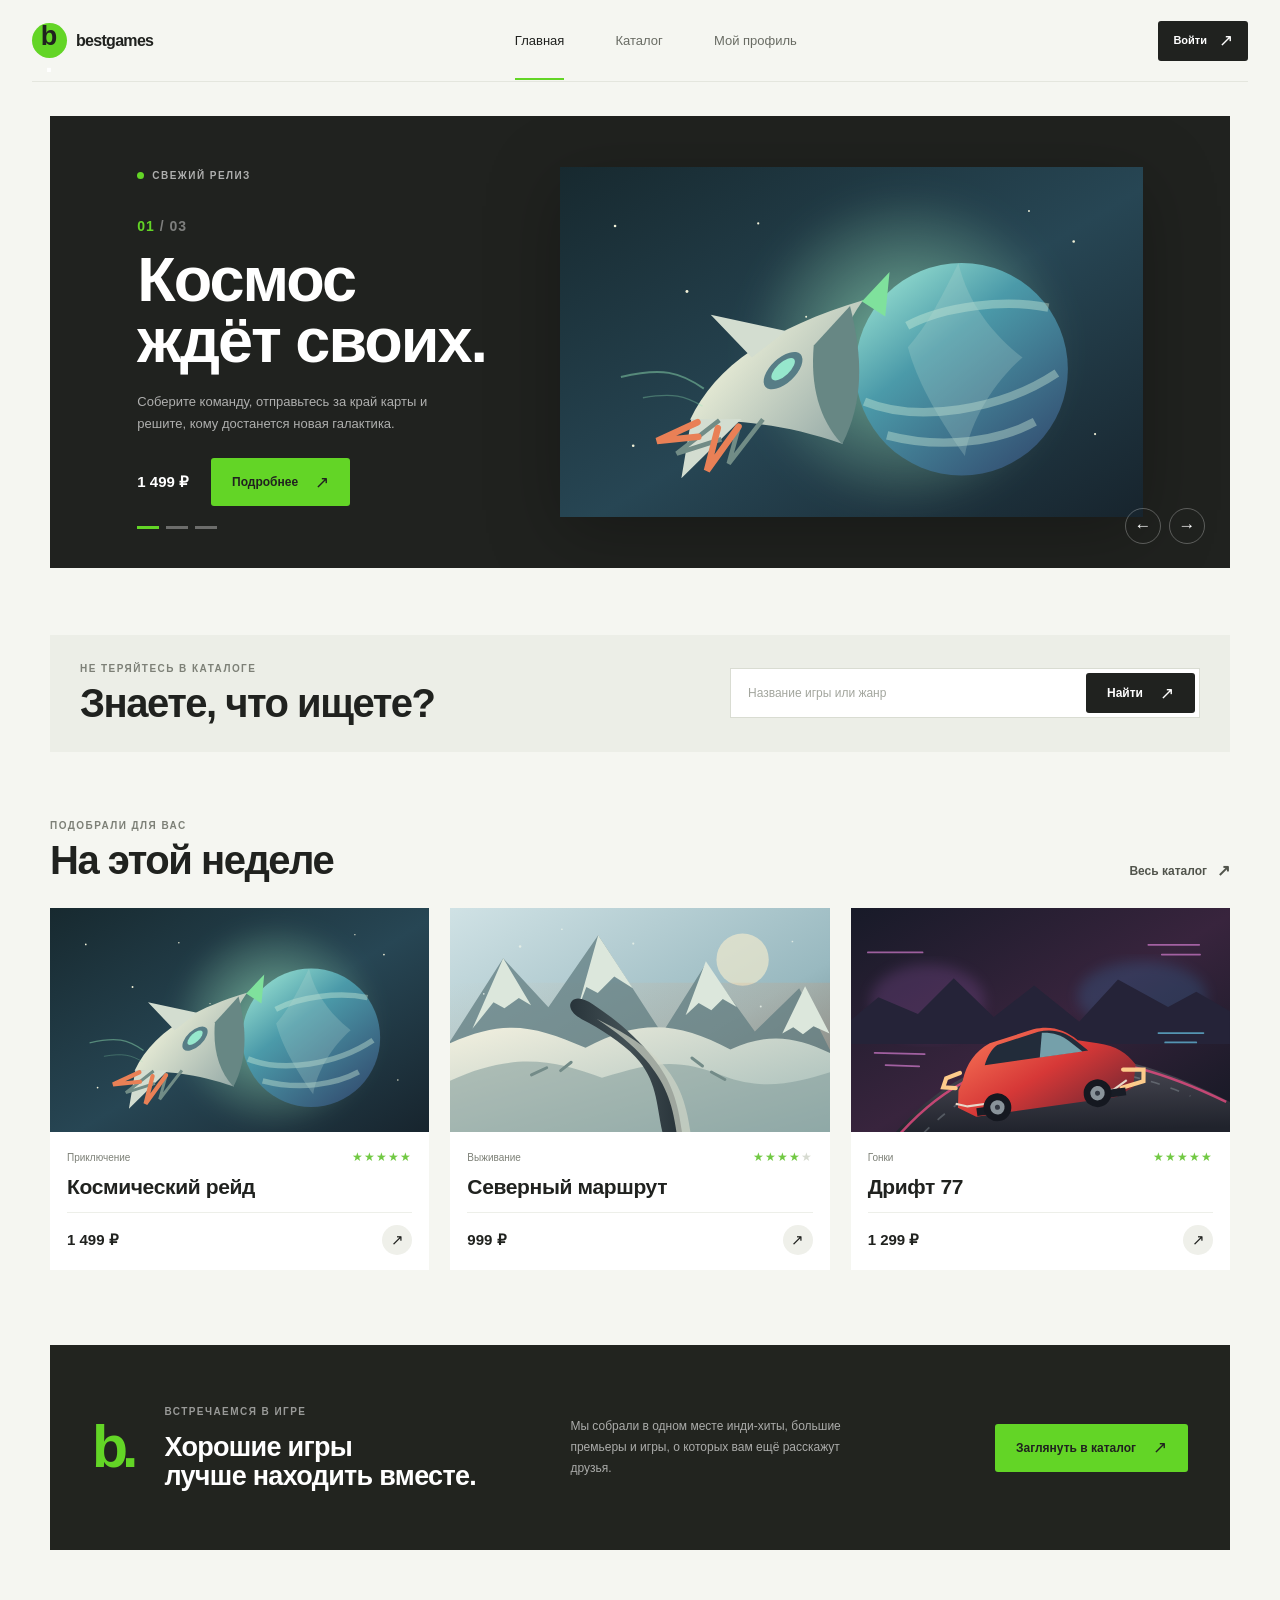
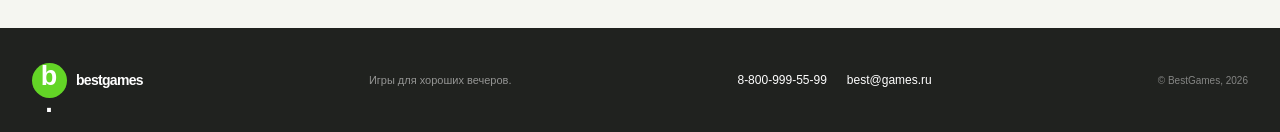
==== index.html @ 8907db7d "Сверстать главную страницу и стили" ====
<!DOCTYPE html>
<html lang="ru">
<head>
    <meta charset="UTF-8">
    <meta name="viewport" content="width=device-width, initial-scale=1.0">
    <meta name="description" content="BestGames — компьютерные игры, дополнения и новые релизы в одном каталоге.">
    <title>BestGames — игры, в которые хочется играть</title>
    <link rel="stylesheet" href="css/main.css">
</head>
<body>
    <header class="site-header">
        <div class="site-header__inner">
            <a class="logo" href="index.html" aria-label="BestGames — главная"><span class="logo__mark">b<span>.</span></span><span class="logo__name">bestgames</span></a>
            <nav class="site-nav" aria-label="Основная навигация">
                <a class="site-nav__link site-nav__link--active" href="index.html">Главная</a>
                <a class="site-nav__link" href="catalog.html">Каталог</a>
                <a class="site-nav__link" href="profile.html">Мой профиль</a>
            </nav>
            <a class="button button--dark site-header__login" href="login.html">Войти <span aria-hidden="true">↗</span></a>
        </div>
    </header>

    <main>
        <section class="showcase page-width" aria-label="Новинки игр">
            <input class="showcase__control" type="radio" name="new-release" id="release-one" checked>
            <input class="showcase__control" type="radio" name="new-release" id="release-two">
            <input class="showcase__control" type="radio" name="new-release" id="release-three">

            <div class="showcase__slides">
                <article class="showcase__slide showcase__slide--one">
                    <div class="showcase__copy">
                        <p class="eyebrow"><span class="eyebrow__dot"></span> Свежий релиз</p>
                        <p class="showcase__index">01 <span>/ 03</span></p>
                        <h1 class="showcase__title">Космос<br>ждёт своих.</h1>
                        <p class="showcase__description">Соберите команду, отправьтесь за край карты и решите, кому достанется новая галактика.</p>
                        <div class="showcase__buy"><span class="price">1 499 ₽</span><a class="button button--lime" href="catalog.html">Подробнее <span aria-hidden="true">↗</span></a></div>
                    </div>
                    <img class="showcase__image" src="assets/cosmic-raid.svg" alt="Обложка игры «Космический рейд»">
                    <div class="showcase__arrows"><label class="showcase__arrow" for="release-three" aria-label="Предыдущая игра">←</label><label class="showcase__arrow" for="release-two" aria-label="Следующая игра">→</label></div>
                </article>
                <article class="showcase__slide showcase__slide--two">
                    <div class="showcase__copy">
                        <p class="eyebrow"><span class="eyebrow__dot"></span> Скоро в продаже</p>
                        <p class="showcase__index">02 <span>/ 03</span></p>
                        <h2 class="showcase__title">Тише едешь.<br>Дальше лёд.</h2>
                        <p class="showcase__description">Проложите маршрут через северные пустоши и доберитесь до дома до первой метели.</p>
                        <div class="showcase__buy"><span class="price">999 ₽</span><a class="button button--lime" href="catalog.html">Подробнее <span aria-hidden="true">↗</span></a></div>
                    </div>
                    <img class="showcase__image" src="assets/frostline.svg" alt="Обложка игры «Северный маршрут»">
                    <div class="showcase__arrows"><label class="showcase__arrow" for="release-one" aria-label="Предыдущая игра">←</label><label class="showcase__arrow" for="release-three" aria-label="Следующая игра">→</label></div>
                </article>
                <article class="showcase__slide showcase__slide--three">
                    <div class="showcase__copy">
                        <p class="eyebrow"><span class="eyebrow__dot"></span> Выбор редакции</p>
                        <p class="showcase__index">03 <span>/ 03</span></p>
                        <h2 class="showcase__title">Поймайте<br>свою линию.</h2>
                        <p class="showcase__description">Ночная трасса, быстрые машины и ни одного повода сбрасывать скорость.</p>
                        <div class="showcase__buy"><span class="price">1 299 ₽</span><a class="button button--lime" href="catalog.html">Подробнее <span aria-hidden="true">↗</span></a></div>
                    </div>
                    <img class="showcase__image" src="assets/drift-77.svg" alt="Обложка игры «Дрифт 77»">
                    <div class="showcase__arrows"><label class="showcase__arrow" for="release-two" aria-label="Предыдущая игра">←</label><label class="showcase__arrow" for="release-one" aria-label="Следующая игра">→</label></div>
                </article>
            </div>
            <div class="showcase__dots" aria-label="Выбрать слайд">
                <label for="release-one" aria-label="Слайд 1"></label>
                <label for="release-two" aria-label="Слайд 2"></label>
                <label for="release-three" aria-label="Слайд 3"></label>
            </div>
        </section>

        <section class="page-width home-search" id="search">
            <div><p class="eyebrow">Не теряйтесь в каталоге</p><h2 class="section-title">Знаете, что ищете?</h2></div>
            <form class="search-form" action="catalog.html" method="get"><label class="visually-hidden" for="game-search">Название игры или жанр</label><input id="game-search" type="search" name="q" placeholder="Название игры или жанр"><button class="button button--dark" type="submit">Найти <span aria-hidden="true">↗</span></button></form>
        </section>

        <section class="page-width section-block">
            <div class="section-heading"><div><p class="eyebrow">Подобрали для вас</p><h2 class="section-title">На этой неделе</h2></div><a class="text-link" href="catalog.html">Весь каталог <span aria-hidden="true">↗</span></a></div>
            <div class="game-grid game-grid--home">
                <article class="game-card"><a class="game-card__art-link" href="catalog.html" aria-label="Космический рейд — подробнее"><img class="game-card__image" src="assets/cosmic-raid.svg" alt="Космическое приключение «Космический рейд»"></a><div class="game-card__body"><div class="game-card__meta"><span>Приключение</span><span class="rating" aria-label="Рейтинг: 5 из 5">★★★★★</span></div><h3 class="game-card__title">Космический рейд</h3><div class="game-card__bottom"><span class="price">1 499 ₽</span><a class="round-link" href="catalog.html" aria-label="Подробнее о Космическом рейде">↗</a></div></div></article>
                <article class="game-card"><a class="game-card__art-link" href="catalog.html" aria-label="Северный маршрут — подробнее"><img class="game-card__image" src="assets/frostline.svg" alt="Зимняя дорога из игры «Северный маршрут»"></a><div class="game-card__body"><div class="game-card__meta"><span>Выживание</span><span class="rating" aria-label="Рейтинг: 4 из 5">★★★★<span class="rating__empty">★</span></span></div><h3 class="game-card__title">Северный маршрут</h3><div class="game-card__bottom"><span class="price">999 ₽</span><a class="round-link" href="catalog.html" aria-label="Подробнее о Северном маршруте">↗</a></div></div></article>
                <article class="game-card"><a class="game-card__art-link" href="catalog.html" aria-label="Дрифт 77 — подробнее"><img class="game-card__image" src="assets/drift-77.svg" alt="Ночная трасса из игры «Дрифт 77»"></a><div class="game-card__body"><div class="game-card__meta"><span>Гонки</span><span class="rating" aria-label="Рейтинг: 5 из 5">★★★★★</span></div><h3 class="game-card__title">Дрифт 77</h3><div class="game-card__bottom"><span class="price">1 299 ₽</span><a class="round-link" href="catalog.html" aria-label="Подробнее о Дрифт 77">↗</a></div></div></article>
            </div>
        </section>

        <section class="page-width about-strip" id="about"><span class="about-strip__mark">b.</span><div><p class="eyebrow">Встречаемся в игре</p><h2>Хорошие игры<br>лучше находить вместе.</h2></div><p class="about-strip__text">Мы собрали в одном месте инди-хиты, большие премьеры и игры, о которых вам ещё расскажут друзья.</p><a class="button button--lime" href="catalog.html">Заглянуть в каталог <span aria-hidden="true">↗</span></a></section>
    </main>

    <footer class="site-footer"><div class="site-footer__inner"><a class="logo logo--footer" href="index.html"><span class="logo__mark">b<span>.</span></span><span class="logo__name">bestgames</span></a><p>Игры для хороших вечеров.</p><div class="site-footer__contacts"><a href="tel:88009995599">8-800-999-55-99</a><a href="mailto:best@games.ru">best@games.ru</a></div><span class="site-footer__copy">© BestGames, 2026</span></div></footer>
</body>
</html>
---- css/main.css ----
/* Основа сайта */
:root {
    --ink: #20221f;
    --muted: #7d8077;
    --paper: #f5f6f1;
    --white: #fff;
    --line: #e4e6de;
    --lime: #63d526;
    --lime-dark: #43a818;
    --display-font: "Arial Narrow", "Roboto Condensed", "Arial", sans-serif;
    --body-font: "Segoe UI", Arial, sans-serif;
}

* { box-sizing: border-box; }

html { min-width: 320px; scroll-behavior: smooth; }

body {
    margin: 0;
    background: var(--paper);
    color: var(--ink);
    font-family: var(--body-font);
    font-size: 15px;
    line-height: 1.5;
    -webkit-font-smoothing: antialiased;
}

a { color: inherit; text-decoration: none; }
button, input, select, textarea { font: inherit; }
button, a, input, select, textarea { -webkit-tap-highlight-color: transparent; }
button:focus-visible, a:focus-visible, input:focus-visible, select:focus-visible, textarea:focus-visible { outline: 3px solid #98e46f; outline-offset: 3px; }

.page-width { width: min(1180px, calc(100% - 64px)); margin-inline: auto; }
.visually-hidden { position: absolute; width: 1px; height: 1px; padding: 0; margin: -1px; overflow: hidden; clip: rect(0, 0, 0, 0); white-space: nowrap; border: 0; }

.site-header { position: relative; z-index: 5; background: var(--paper); }
.site-header__inner { width: min(1320px, calc(100% - 64px)); height: 82px; margin: 0 auto; display: flex; align-items: center; justify-content: space-between; gap: 30px; border-bottom: 1px solid var(--line); }
.logo { display: inline-flex; align-items: center; gap: 9px; flex: 0 0 auto; }
.logo__mark { display: grid; place-items: center; width: 35px; height: 35px; background: var(--lime); border-radius: 50%; font-family: var(--display-font); font-size: 27px; font-weight: 900; letter-spacing: -3px; line-height: 1; padding-right: 4px; }
.logo__mark span { color: var(--white); }
.logo__name { font-size: 16px; font-weight: 750; letter-spacing: -0.7px; }
.site-nav { display: flex; align-items: center; gap: clamp(22px, 4vw, 52px); }
.site-nav__link { position: relative; color: #696c64; font-size: 13px; transition: color 160ms ease; }
.site-nav__link:hover, .site-nav__link--active { color: var(--ink); }
.site-nav__link--active::after { position: absolute; right: 0; bottom: -30px; left: 0; height: 2px; background: var(--lime); content: ""; }
.button { min-height: 48px; padding: 0 21px; display: inline-flex; align-items: center; justify-content: center; gap: 17px; border: 0; border-radius: 3px; cursor: pointer; font-size: 12px; font-weight: 700; transition: background-color 160ms ease, transform 160ms ease; }
.button:hover { transform: translateY(-2px); }
.button span { font-size: 17px; font-weight: 400; }
.button--dark { color: var(--white); background: var(--ink); }
.button--dark:hover { background: #3a3e36; }
.button--lime { color: var(--ink); background: var(--lime); }
.button--lime:hover { background: #7ce64a; }
.button--small { min-height: 38px; padding-inline: 14px; gap: 9px; font-size: 11px; }
.button--wide { width: 100%; min-height: 52px; }
.site-header__login { min-height: 40px; padding: 0 15px; gap: 12px; font-size: 11px; }

/* Главный слайдер */
.showcase { position: relative; margin-top: 34px; overflow: hidden; background: #20221f; color: var(--white); }
.showcase__control { position: absolute; width: 1px; height: 1px; opacity: 0; pointer-events: none; }
.showcase__slides { min-height: 450px; }
.showcase__slide { position: absolute; inset: 0; min-height: 450px; display: grid; grid-template-columns: 0.84fr 1.16fr; align-items: center; padding: 48px 7.4%; overflow: hidden; opacity: 0; visibility: hidden; transition: opacity 320ms ease, visibility 320ms ease; }
#release-one:checked ~ .showcase__slides .showcase__slide--one,
#release-two:checked ~ .showcase__slides .showcase__slide--two,
#release-three:checked ~ .showcase__slides .showcase__slide--three { position: relative; opacity: 1; visibility: visible; }
.showcase__copy { position: relative; z-index: 2; max-width: 390px; padding-bottom: 10px; }
.eyebrow { margin: 0 0 14px; display: flex; align-items: center; gap: 8px; color: var(--muted); font-size: 10px; font-weight: 650; letter-spacing: 1.45px; text-transform: uppercase; }
.showcase .eyebrow, .account-aside .eyebrow { color: rgb(255 255 255 / 64%); }
.eyebrow__dot { width: 7px; height: 7px; flex: 0 0 auto; background: var(--lime); border-radius: 50%; }
.showcase__index { margin: 33px 0 12px; color: var(--lime); font-family: var(--display-font); font-size: 14px; font-weight: 700; letter-spacing: 1px; }
.showcase__index span { color: rgb(255 255 255 / 42%); }
.showcase__title { margin: 0; font-family: var(--display-font); font-size: clamp(38px, 5.3vw, 63px); font-stretch: condensed; font-weight: 800; letter-spacing: -2px; line-height: 0.98; }
.showcase__description { max-width: 330px; margin: 19px 0 23px; color: rgb(255 255 255 / 64%); font-size: 13px; line-height: 1.7; }
.showcase__buy { display: flex; align-items: center; gap: 22px; }
.price { font-size: 15px; font-weight: 750; white-space: nowrap; }
.showcase__image { width: 100%; height: 356px; object-fit: contain; filter: drop-shadow(0 16px 35px rgb(0 0 0 / 26%)); }
.showcase__arrows { position: absolute; right: 25px; bottom: 24px; z-index: 3; display: flex; gap: 8px; }
.showcase__arrow { width: 36px; height: 36px; display: grid; place-items: center; border: 1px solid rgb(255 255 255 / 27%); border-radius: 50%; color: white; cursor: pointer; font-size: 17px; transition: color 150ms ease, background-color 150ms ease; }
.showcase__arrow:hover { color: var(--ink); background: var(--lime); }
.showcase__dots { position: absolute; bottom: 39px; left: 7.4%; z-index: 4; display: flex; gap: 7px; }
.showcase__dots label { width: 22px; height: 3px; background: rgb(255 255 255 / 34%); cursor: pointer; }
#release-one:checked ~ .showcase__dots label:nth-child(1), #release-two:checked ~ .showcase__dots label:nth-child(2), #release-three:checked ~ .showcase__dots label:nth-child(3) { background: var(--lime); }
.showcase__slide--two { background: #222c2c; }
.showcase__slide--three { background: #282522; }

/* Поиск и карточки игр */
.home-search { margin-top: 67px; padding: 26px 30px; display: flex; align-items: center; justify-content: space-between; gap: 24px; background: #eceee7; }
.home-search .eyebrow, .section-heading .eyebrow { margin-bottom: 5px; }
.section-title { margin: 0; font-family: var(--display-font); font-size: clamp(29px, 3.6vw, 40px); font-weight: 800; letter-spacing: -1.5px; line-height: 1.12; }
.search-form { width: min(470px, 53%); display: flex; align-items: center; padding: 4px; border: 1px solid #d9dcd2; background: var(--white); }
.search-form input { width: 100%; min-width: 0; height: 40px; padding: 0 13px; border: 0; outline: none; color: var(--ink); font-size: 12px; }
.search-form input::placeholder { color: #a3a69e; }
.search-form input:focus-visible { outline: 0; }
.search-form .button { min-height: 40px; flex: 0 0 auto; }
.section-block { padding-top: 66px; padding-bottom: 75px; }
.section-heading { display: flex; align-items: end; justify-content: space-between; gap: 20px; margin-bottom: 25px; }
.text-link { display: inline-flex; align-items: center; gap: 10px; color: #51544c; font-size: 12px; font-weight: 650; transition: color 150ms ease; }
.text-link:hover { color: var(--lime-dark); }
.text-link span { font-size: 16px; }
.game-grid { display: grid; grid-template-columns: repeat(3, minmax(0, 1fr)); gap: 21px; }
.game-card { min-width: 0; background: var(--white); transition: transform 180ms ease, box-shadow 180ms ease; }
.game-card:hover { transform: translateY(-3px); box-shadow: 0 12px 28px rgb(24 28 19 / 8%); }
.game-card__art-link { display: block; overflow: hidden; background: #20221f; }
.game-card__image { width: 100%; aspect-ratio: 1.69; display: block; object-fit: cover; transition: transform 240ms ease; }
.game-card:hover .game-card__image { transform: scale(1.025); }
.game-card__body { padding: 16px 17px 15px; }
.game-card__meta, .game-card__bottom { display: flex; align-items: center; justify-content: space-between; gap: 10px; }
.game-card__meta { color: var(--muted); font-size: 10px; }
.rating { color: #71c943; font-size: 12px; letter-spacing: 1px; white-space: nowrap; }
.rating__empty { color: #d7dbd1; }
.game-card__title { margin: 9px 0 13px; font-family: var(--display-font); font-size: 21px; font-weight: 750; letter-spacing: -0.35px; line-height: 1.15; }
.game-card__bottom { padding-top: 12px; border-top: 1px solid #edefe9; }
.round-link { width: 30px; height: 30px; display: grid; place-items: center; background: #eff0ea; border-radius: 50%; font-size: 15px; transition: background-color 150ms ease; }
.round-link:hover { background: var(--lime); }
.about-strip { min-height: 205px; margin-bottom: 78px; padding: 36px 42px; display: grid; grid-template-columns: auto 1fr 1.05fr auto; align-items: center; gap: 32px; background: #22241f; color: var(--white); }
.about-strip__mark { color: var(--lime); font-family: var(--display-font); font-size: 59px; font-weight: 800; letter-spacing: -6px; }
.about-strip .eyebrow { color: rgb(255 255 255 / 54%); }
.about-strip h2 { margin: 0; font-family: var(--display-font); font-size: 27px; letter-spacing: -0.7px; line-height: 1.1; }
.about-strip__text { max-width: 285px; margin: 0; color: rgb(255 255 255 / 62%); font-size: 12px; line-height: 1.75; }

/* Подвал */
.site-footer { background: #20221f; color: var(--white); }
.site-footer__inner { width: min(1320px, calc(100% - 64px)); min-height: 104px; margin-inline: auto; display: flex; align-items: center; justify-content: space-between; gap: 22px; }
.logo--footer .logo__name { font-size: 14px; }
.site-footer__inner > p { margin: 0; color: rgb(255 255 255 / 52%); font-size: 11px; }
.site-footer__contacts { display: flex; gap: 20px; font-size: 12px; }
.site-footer__contacts a:hover { color: var(--lime); }
.site-footer__copy { color: rgb(255 255 255 / 45%); font-size: 10px; }

/* Страницы аккаунта */
.account-page { background: var(--paper); }
.account-layout { width: min(1080px, calc(100% - 64px)); min-height: 640px; margin: 47px auto 72px; display: grid; grid-template-columns: 0.85fr 1.15fr; align-items: stretch; box-shadow: 0 16px 55px rgb(33 37 29 / 7%); }
.account-aside { position: relative; min-height: 610px; padding: 58px 45px; overflow: hidden; display: flex; flex-direction: column; align-items: flex-start; background: #22241f; color: var(--white); }
.account-aside h1 { position: relative; z-index: 1; margin: 91px 0 17px; font-family: var(--display-font); font-size: clamp(42px, 5vw, 57px); font-weight: 800; letter-spacing: -1.8px; line-height: 0.99; }
.account-aside h1 span { color: var(--lime); }
.account-aside > p:not(.eyebrow) { position: relative; z-index: 1; max-width: 290px; margin: 0; color: rgb(255 255 255 / 60%); font-size: 13px; line-height: 1.7; }
.account-aside > .text-link { position: relative; z-index: 1; margin-top: 28px; color: var(--lime); }
.account-aside__mark { position: absolute; right: 15px; bottom: -89px; color: rgb(255 255 255 / 4%); font-family: var(--display-font); font-size: 320px; font-weight: 800; letter-spacing: -40px; line-height: 1; }
.account-card { min-width: 0; padding: 62px 60px 44px; background: var(--white); }
.account-card > .eyebrow { margin-bottom: 7px; }
.account-card .section-title { font-size: 31px; }
.account-card__intro { margin: 8px 0 29px; color: var(--muted); font-size: 12px; }
.form-stack { display: flex; flex-direction: column; gap: 17px; }
.form-field { min-width: 0; display: flex; flex-direction: column; gap: 7px; }
.form-field label { font-size: 11px; font-weight: 650; }
.form-field input, .form-field select, .form-field textarea { width: 100%; min-height: 45px; padding: 0 12px; border: 1px solid #e3e6de; border-radius: 2px; background: #fcfcfa; color: var(--ink); font-size: 12px; }
.form-field input::placeholder, .form-field textarea::placeholder { color: #a8aba3; }
.form-field textarea { min-height: 106px; padding-top: 11px; resize: vertical; }
.form-row { display: flex; justify-content: space-between; align-items: center; margin-top: -7px; }
.form-row--end { justify-content: flex-end; }
.form-help, .account-card__switch a { color: #4e9e26; font-size: 11px; font-weight: 650; }
.form-help:hover, .account-card__switch a:hover { text-decoration: underline; }
.recovery-note { margin-top: 24px; padding: 13px; display: flex; gap: 11px; align-items: flex-start; background: #f3f6ef; }
.recovery-note__icon { width: 19px; height: 19px; flex: 0 0 auto; display: grid; place-items: center; border: 1px solid #9acb7e; border-radius: 50%; color: #4c9d25; font-family: Georgia, serif; font-size: 12px; font-style: italic; }
.recovery-note p { margin: 0; color: #74786e; font-size: 10px; line-height: 1.65; }
.recovery-note a { color: #4e9e26; font-weight: 650; }
.account-card__switch { margin: 23px 0 0; text-align: center; color: #85887f; font-size: 11px; }
.account-card__switch a span { font-size: 14px; }
.account-layout--register { grid-template-columns: 0.78fr 1.22fr; }
.account-aside--register { min-height: 690px; }
.account-aside--register h1 { margin-top: 103px; }
.account-aside__note { position: relative; z-index: 1; max-width: 245px; margin-top: 58px; padding-top: 16px; display: flex; gap: 13px; border-top: 1px solid rgb(255 255 255 / 18%); }
.account-aside__note span { color: var(--lime); font-family: var(--display-font); font-size: 18px; font-weight: 700; }
.account-aside__note p { margin: 2px 0 0; color: rgb(255 255 255 / 61%); font-size: 11px; line-height: 1.55; }
.account-card--form { padding: 40px 47px 34px; }
.account-card--form .account-card__intro { margin-bottom: 20px; }
.account-card--form .form-stack { gap: 13px; }
.form-grid { display: grid; grid-template-columns: repeat(2, minmax(0, 1fr)); gap: 13px; }
.form-grid .form-field { gap: 5px; }
.form-grid .form-field input, .form-grid .form-field select { min-height: 42px; }
.check-field { display: flex; align-items: flex-start; gap: 9px; color: #6f736a; font-size: 10px; line-height: 1.45; cursor: pointer; }
.check-field input { width: 15px; height: 15px; flex: 0 0 auto; margin: 0; accent-color: var(--lime-dark); }
.account-card--form .account-card__switch { margin-top: 17px; }

/* Каталог */
.catalog-page, .profile-page, .admin-page { padding-top: 54px; padding-bottom: 82px; }
.catalog-heading { align-items: end; margin-bottom: 25px; }
.catalog-heading__count { margin: 9px 0 0; color: var(--muted); font-size: 12px; }
.title-dot { color: var(--lime-dark); }
.search-form--catalog { width: min(390px, 43%); }
.catalog-filters { margin-bottom: 24px; padding-bottom: 19px; display: flex; gap: 8px; overflow-x: auto; border-bottom: 1px solid var(--line); scrollbar-width: thin; }
.filter-pill { min-height: 35px; padding: 0 13px; display: inline-flex; flex: 0 0 auto; align-items: center; gap: 9px; border: 1px solid #e1e3dc; border-radius: 20px; color: #62665d; font-size: 11px; transition: border-color 150ms ease, background-color 150ms ease; }
.filter-pill:hover { border-color: #acd897; }
.filter-pill--active { border-color: var(--lime); background: #e9f8e1; color: var(--ink); font-weight: 700; }
.filter-pill--active span { color: #5d9d3f; font-size: 9px; }
.catalog-grid { display: grid; grid-template-columns: repeat(3, minmax(0, 1fr)); gap: 22px; }
.game-card--catalog .game-card__body { padding: 17px 18px 18px; }
.game-card__developer { margin: -7px 0 9px; color: #7e8178; font-size: 10px; }
.game-card__description { min-height: 51px; margin: 0 0 14px; color: #777a72; font-size: 11px; line-height: 1.6; }
.game-card--catalog .game-card__bottom { padding-top: 13px; }

/* Профиль */
.profile-page > .section-heading { margin-bottom: 28px; }
.profile-layout { display: grid; grid-template-columns: 0.72fr 1.28fr; gap: 23px; }
.profile-card, .profile-details, .admin-form-card { background: var(--white); }
.profile-card { padding: 28px; }
.profile-avatar { width: 59px; height: 59px; margin-bottom: 16px; display: grid; place-items: center; border: 1px solid #dcead2; border-radius: 50%; background: #eff8e9; color: #4f9f2a; font-family: var(--display-font); font-size: 21px; font-weight: 700; }
.profile-card__greeting { margin: 0; font-family: var(--display-font); font-size: 24px; font-weight: 700; letter-spacing: -0.5px; }
.profile-card__email { margin: 4px 0 14px; color: var(--muted); font-size: 11px; overflow-wrap: anywhere; }
.profile-card__badge { display: inline-flex; align-items: center; gap: 7px; padding: 6px 9px; background: #f0f6eb; color: #55794a; font-size: 9px; }
.profile-card__badge .eyebrow__dot { width: 6px; height: 6px; }
.profile-card__rule { height: 1px; margin: 24px 0 12px; background: var(--line); }
.profile-card__link { padding: 12px 0; display: flex; justify-content: space-between; color: #74776f; font-size: 11px; }
.profile-card__link span { font-size: 15px; }
.profile-card__link--active { color: var(--ink); font-weight: 700; }
.profile-card__link--active span { color: var(--lime-dark); }
.profile-details { padding: 29px 34px 25px; }
.profile-details__heading { display: flex; align-items: center; justify-content: space-between; gap: 16px; padding-bottom: 20px; border-bottom: 1px solid var(--line); }
.profile-details__heading .eyebrow { margin-bottom: 4px; }
.profile-details__heading h2 { margin: 0; font-family: var(--display-font); font-size: 23px; font-weight: 750; letter-spacing: -0.5px; }
.profile-details__edit { width: 34px; height: 34px; display: grid; place-items: center; border: 1px solid var(--line); border-radius: 50%; color: #70756a; font-size: 15px; }
.details-list { margin: 0; }
.details-list__item { min-height: 53px; display: grid; grid-template-columns: 0.82fr 1.18fr; align-items: center; gap: 20px; border-bottom: 1px solid #eff0ec; }
.details-list__item dt { color: var(--muted); font-size: 11px; }
.details-list__item dd { margin: 0; font-size: 12px; font-weight: 600; overflow-wrap: anywhere; }
.profile-details__hint { margin: 16px 0 0; color: #979a91; font-size: 10px; }
.profile-favorites { margin-top: 63px; }
.profile-favorites .game-grid { max-width: 780px; grid-template-columns: repeat(2, minmax(0, 1fr)); }
.profile-favorites .game-card:nth-child(n + 3) { display: none; }

/* Административная форма */
.admin-page > .section-heading { margin-bottom: 28px; }
.admin-badge { display: inline-flex; align-items: center; gap: 8px; color: #64675f; font-size: 11px; }
.admin-layout { display: grid; grid-template-columns: 0.67fr 1.33fr; gap: 22px; align-items: start; }
.admin-note { position: sticky; top: 20px; min-height: 410px; padding: 28px; display: flex; flex-direction: column; background: #22241f; color: var(--white); }
.admin-note__number { color: var(--lime); font-family: var(--display-font); font-size: 13px; font-weight: 700; }
.admin-note h2 { margin: 65px 0 12px; font-family: var(--display-font); font-size: 34px; letter-spacing: -0.9px; line-height: 1; }
.admin-note > p { max-width: 240px; margin: 0; color: rgb(255 255 255 / 59%); font-size: 11px; line-height: 1.7; }
.admin-note__bottom { margin-top: auto; padding-top: 17px; display: flex; justify-content: space-between; gap: 10px; border-top: 1px solid rgb(255 255 255 / 18%); color: rgb(255 255 255 / 47%); font-size: 9px; }
.admin-form-card { padding: 27px 32px 30px; }
.admin-form-card .profile-details__heading { margin-bottom: 22px; }
.admin-form-card .form-stack { gap: 16px; }
.file-input { min-height: auto !important; padding: 9px !important; background: #fcfcfa !important; }
.file-input::file-selector-button { margin-right: 12px; padding: 7px 11px; border: 0; border-radius: 2px; background: #e9f5e2; color: #467d2a; cursor: pointer; font-size: 10px; }
.form-field__hint { margin-top: -2px; color: #969990; font-size: 9px; }
.price-input { position: relative; }
.price-input input { padding-right: 38px; }
.price-input span { position: absolute; top: 50%; right: 13px; transform: translateY(-50%); color: #8d9088; font-size: 12px; }
.admin-form-card__actions { padding-top: 7px; display: flex; justify-content: flex-end; align-items: center; gap: 22px; }

/* Планшет: две колонки карточек и более компактные шапка и промоблок */
@media (min-width: 700px) and (max-width: 1023px) {
    .page-width { width: calc(100% - 48px); }
    .site-header__inner, .site-footer__inner { width: calc(100% - 48px); }
    .site-nav { gap: 22px; }
    .showcase__slide { grid-template-columns: 0.9fr 1.1fr; padding-inline: 6%; }
    .showcase__image { height: 315px; }
    .showcase__title { font-size: 52px; }
    .game-grid, .catalog-grid { grid-template-columns: repeat(2, minmax(0, 1fr)); }
    .game-grid--home .game-card:nth-child(3) { display: none; }
    .about-strip { grid-template-columns: auto 1fr 1fr; gap: 22px; padding-inline: 30px; }
    .about-strip .button { grid-column: 2 / -1; justify-self: start; }
    .site-footer__inner > p { display: none; }
    .account-layout, .account-layout--register { width: calc(100% - 48px); grid-template-columns: 0.8fr 1.2fr; }
    .account-aside { padding-inline: 32px; }
    .account-card { padding-inline: 38px; }
    .account-card--form { padding-inline: 30px; }
    .profile-layout { grid-template-columns: 0.8fr 1.2fr; }
    .admin-layout { grid-template-columns: 0.72fr 1.28fr; }
}

/* Телефон: навигация становится компактной, слайдер и страницы — одной колонкой */
@media (max-width: 699px) {
    body { font-size: 14px; }
    .page-width { width: calc(100% - 36px); }
    .site-header__inner { width: calc(100% - 36px); height: 68px; gap: 12px; }
    .logo { gap: 7px; }
    .logo__mark { width: 31px; height: 31px; font-size: 24px; }
    .logo__name { font-size: 14px; }
    .site-nav { margin-left: auto; gap: 14px; }
    .site-nav__link { font-size: 10px; }
    .site-nav__link--active::after { bottom: -25px; }
    .site-nav__link:nth-child(3) { display: none; }
    .site-header__login { min-height: 35px; padding-inline: 10px; gap: 7px; font-size: 10px; }
    .site-header__login span { font-size: 14px; }
    .showcase { margin-top: 18px; }
    .showcase__slides, .showcase__slide { min-height: 550px; }
    .showcase__slide { grid-template-columns: 1fr; grid-template-rows: auto 1fr; align-content: start; padding: 31px 25px 55px; }
    .showcase__copy { max-width: 100%; }
    .showcase__index { margin-top: 22px; }
    .showcase__title { font-size: clamp(42px, 12vw, 58px); }
    .showcase__description { max-width: 300px; margin-block: 13px 17px; font-size: 12px; }
    .showcase__buy { gap: 16px; }
    .showcase__image { position: absolute; right: -8%; bottom: 22px; width: 82%; height: 245px; opacity: 0.9; }
    .showcase__arrows { right: 18px; bottom: 19px; }
    .showcase__arrow { width: 32px; height: 32px; }
    .showcase__dots { bottom: 33px; left: 25px; }
    .home-search { margin-top: 35px; padding: 22px 18px; align-items: stretch; flex-direction: column; gap: 14px; }
    .section-title { font-size: 31px; }
    .search-form, .search-form--catalog { width: 100%; }
    .search-form input { padding-inline: 9px; font-size: 11px; }
    .search-form .button { padding-inline: 13px; gap: 9px; }
    .section-block { padding-top: 48px; padding-bottom: 52px; }
    .section-heading { align-items: end; margin-bottom: 18px; }
    .section-heading > .text-link { gap: 5px; font-size: 10px; white-space: nowrap; }
    .game-grid { grid-template-columns: 1fr; gap: 15px; }
    .game-grid--home .game-card:nth-child(3) { display: none; }
    .game-card__image { aspect-ratio: 1.72; }
    .game-card__body { padding: 13px 14px; }
    .game-card__title { margin-block: 7px 10px; font-size: 19px; }
    .about-strip { min-height: auto; margin-bottom: 48px; padding: 23px; grid-template-columns: auto 1fr; gap: 17px; }
    .about-strip__mark { font-size: 44px; }
    .about-strip h2 { font-size: 23px; }
    .about-strip__text { grid-column: 1 / -1; max-width: none; }
    .about-strip .button { grid-column: 1 / -1; justify-self: start; }
    .site-footer__inner { width: calc(100% - 36px); min-height: 150px; padding-block: 21px; display: grid; grid-template-columns: 1fr auto; gap: 10px 15px; }
    .site-footer__inner > p { grid-column: 1; grid-row: 2; display: block; }
    .site-footer__contacts { grid-column: 1; grid-row: 3; flex-wrap: wrap; gap: 6px 13px; font-size: 10px; }
    .site-footer__copy { grid-column: 2; grid-row: 3; align-self: end; text-align: right; }
    .account-layout, .account-layout--register { width: calc(100% - 36px); min-height: 0; margin-block: 25px 45px; grid-template-columns: 1fr; }
    .account-aside, .account-aside--register { min-height: 275px; padding: 27px 25px 30px; }
    .account-aside h1, .account-aside--register h1 { margin-block: 39px 12px; font-size: 41px; }
    .account-aside > p:not(.eyebrow) { max-width: 250px; font-size: 11px; }
    .account-aside > .text-link { margin-top: 16px; font-size: 10px; }
    .account-aside__mark { right: 4px; bottom: -42px; font-size: 190px; letter-spacing: -24px; }
    .account-card, .account-card--form { padding: 30px 24px; }
    .account-card .section-title { font-size: 28px; }
    .account-card__intro { margin-bottom: 22px; }
    .account-aside__note { margin-top: 25px; }
    .account-aside__note p { max-width: 200px; }
    .form-grid { gap: 10px; }
    .form-grid .form-field label { font-size: 10px; }
    .form-grid .form-field input { padding-inline: 8px; font-size: 11px; }
    .catalog-page, .profile-page, .admin-page { padding-top: 37px; padding-bottom: 53px; }
    .catalog-heading { align-items: flex-start; flex-direction: column; gap: 17px; }
    .catalog-heading__count { max-width: 275px; font-size: 11px; }
    .catalog-filters { margin-right: -18px; padding-bottom: 14px; gap: 6px; }
    .filter-pill { min-height: 32px; padding-inline: 11px; font-size: 10px; }
    .catalog-grid { grid-template-columns: 1fr; gap: 15px; }
    .game-card--catalog .game-card__image { aspect-ratio: 1.72; }
    .game-card__description { min-height: 0; }
    .profile-page > .section-heading { align-items: flex-start; }
    .profile-layout { grid-template-columns: 1fr; gap: 14px; }
    .profile-card { padding: 22px; }
    .profile-avatar { width: 49px; height: 49px; margin-bottom: 10px; font-size: 18px; }
    .profile-card__rule { margin-block: 17px 7px; }
    .profile-details { padding: 23px 20px; }
    .profile-details__heading { padding-bottom: 16px; }
    .profile-details__heading h2 { font-size: 20px; }
    .details-list__item { grid-template-columns: 0.75fr 1.25fr; gap: 9px; }
    .details-list__item dt { font-size: 10px; }
    .details-list__item dd { font-size: 11px; }
    .profile-favorites { margin-top: 43px; }
    .profile-favorites .section-heading { align-items: end; }
    .profile-favorites .game-grid { grid-template-columns: 1fr; }
    .profile-favorites .game-card:nth-child(2) { display: none; }
    .admin-badge { font-size: 0; }
    .admin-badge .eyebrow__dot { width: 9px; height: 9px; }
    .admin-page > .section-heading { align-items: flex-start; }
    .admin-layout { grid-template-columns: 1fr; gap: 14px; }
    .admin-note { position: relative; top: 0; min-height: 210px; padding: 21px; }
    .admin-note h2 { margin: 22px 0 8px; font-size: 29px; }
    .admin-note > p { max-width: 290px; font-size: 10px; }
    .admin-note__bottom { margin-top: 16px; }
    .admin-form-card { padding: 22px 19px; }
    .admin-form-card .profile-details__heading { margin-bottom: 17px; }
    .admin-form-card .form-stack { gap: 14px; }
    .admin-form-card .form-grid { grid-template-columns: 1fr; }
    .admin-form-card .form-grid .form-field input, .admin-form-card .form-grid .form-field select { min-height: 44px; }
}

@media (prefers-reduced-motion: reduce) {
    *, *::before, *::after { scroll-behavior: auto !important; transition-duration: 0.01ms !important; animation-duration: 0.01ms !important; animation-iteration-count: 1 !important; }
}
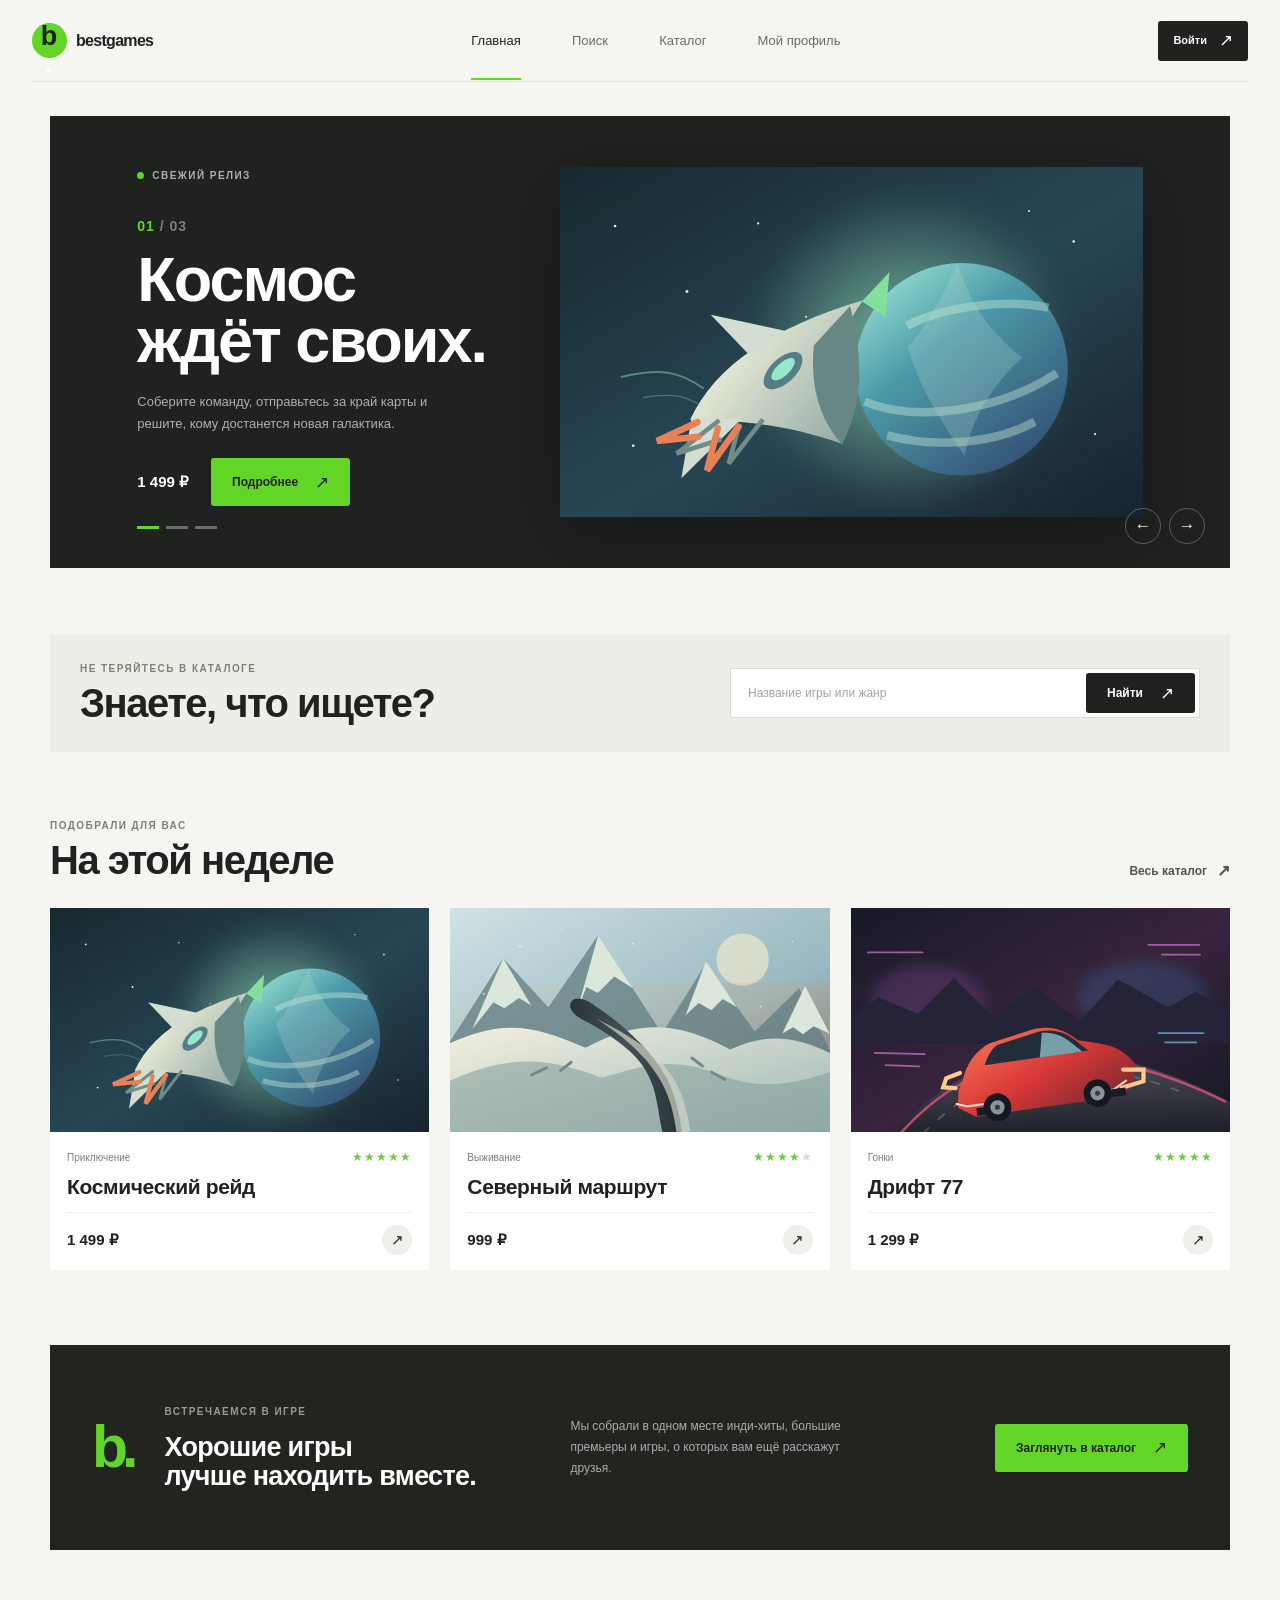
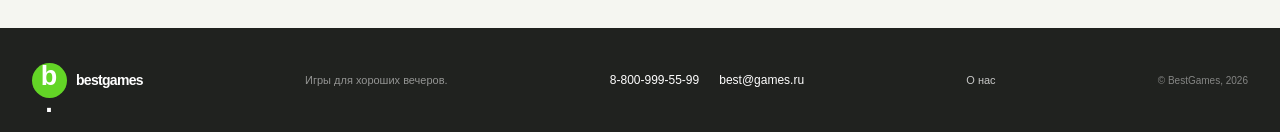
==== commit 8be5bc21: "Добавить формы, профиль и каталог" ====
--- a/index.html
+++ b/index.html
@@ -13,6 +13,7 @@
             <a class="logo" href="index.html" aria-label="BestGames — главная"><span class="logo__mark">b<span>.</span></span><span class="logo__name">bestgames</span></a>
             <nav class="site-nav" aria-label="Основная навигация">
                 <a class="site-nav__link site-nav__link--active" href="index.html">Главная</a>
+                <a class="site-nav__link" href="#search">Поиск</a>
                 <a class="site-nav__link" href="catalog.html">Каталог</a>
                 <a class="site-nav__link" href="profile.html">Мой профиль</a>
             </nav>
@@ -33,7 +34,7 @@
                         <p class="showcase__index">01 <span>/ 03</span></p>
                         <h1 class="showcase__title">Космос<br>ждёт своих.</h1>
                         <p class="showcase__description">Соберите команду, отправьтесь за край карты и решите, кому достанется новая галактика.</p>
-                        <div class="showcase__buy"><span class="price">1 499 ₽</span><a class="button button--lime" href="catalog.html">Подробнее <span aria-hidden="true">↗</span></a></div>
+                        <div class="showcase__buy"><span class="price">1 499 ₽</span><a class="button button--lime" href="catalog.html#description-cosmic">Подробнее <span aria-hidden="true">↗</span></a></div>
                     </div>
                     <img class="showcase__image" src="assets/cosmic-raid.svg" alt="Обложка игры «Космический рейд»">
                     <div class="showcase__arrows"><label class="showcase__arrow" for="release-three" aria-label="Предыдущая игра">←</label><label class="showcase__arrow" for="release-two" aria-label="Следующая игра">→</label></div>
@@ -44,7 +45,7 @@
                         <p class="showcase__index">02 <span>/ 03</span></p>
                         <h2 class="showcase__title">Тише едешь.<br>Дальше лёд.</h2>
                         <p class="showcase__description">Проложите маршрут через северные пустоши и доберитесь до дома до первой метели.</p>
-                        <div class="showcase__buy"><span class="price">999 ₽</span><a class="button button--lime" href="catalog.html">Подробнее <span aria-hidden="true">↗</span></a></div>
+                        <div class="showcase__buy"><span class="price">999 ₽</span><a class="button button--lime" href="catalog.html#description-frostline">Подробнее <span aria-hidden="true">↗</span></a></div>
                     </div>
                     <img class="showcase__image" src="assets/frostline.svg" alt="Обложка игры «Северный маршрут»">
                     <div class="showcase__arrows"><label class="showcase__arrow" for="release-one" aria-label="Предыдущая игра">←</label><label class="showcase__arrow" for="release-three" aria-label="Следующая игра">→</label></div>
@@ -55,7 +56,7 @@
                         <p class="showcase__index">03 <span>/ 03</span></p>
                         <h2 class="showcase__title">Поймайте<br>свою линию.</h2>
                         <p class="showcase__description">Ночная трасса, быстрые машины и ни одного повода сбрасывать скорость.</p>
-                        <div class="showcase__buy"><span class="price">1 299 ₽</span><a class="button button--lime" href="catalog.html">Подробнее <span aria-hidden="true">↗</span></a></div>
+                        <div class="showcase__buy"><span class="price">1 299 ₽</span><a class="button button--lime" href="catalog.html#description-drift">Подробнее <span aria-hidden="true">↗</span></a></div>
                     </div>
                     <img class="showcase__image" src="assets/drift-77.svg" alt="Обложка игры «Дрифт 77»">
                     <div class="showcase__arrows"><label class="showcase__arrow" for="release-two" aria-label="Предыдущая игра">←</label><label class="showcase__arrow" for="release-one" aria-label="Следующая игра">→</label></div>
@@ -76,15 +77,15 @@
         <section class="page-width section-block">
             <div class="section-heading"><div><p class="eyebrow">Подобрали для вас</p><h2 class="section-title">На этой неделе</h2></div><a class="text-link" href="catalog.html">Весь каталог <span aria-hidden="true">↗</span></a></div>
             <div class="game-grid game-grid--home">
-                <article class="game-card"><a class="game-card__art-link" href="catalog.html" aria-label="Космический рейд — подробнее"><img class="game-card__image" src="assets/cosmic-raid.svg" alt="Космическое приключение «Космический рейд»"></a><div class="game-card__body"><div class="game-card__meta"><span>Приключение</span><span class="rating" aria-label="Рейтинг: 5 из 5">★★★★★</span></div><h3 class="game-card__title">Космический рейд</h3><div class="game-card__bottom"><span class="price">1 499 ₽</span><a class="round-link" href="catalog.html" aria-label="Подробнее о Космическом рейде">↗</a></div></div></article>
-                <article class="game-card"><a class="game-card__art-link" href="catalog.html" aria-label="Северный маршрут — подробнее"><img class="game-card__image" src="assets/frostline.svg" alt="Зимняя дорога из игры «Северный маршрут»"></a><div class="game-card__body"><div class="game-card__meta"><span>Выживание</span><span class="rating" aria-label="Рейтинг: 4 из 5">★★★★<span class="rating__empty">★</span></span></div><h3 class="game-card__title">Северный маршрут</h3><div class="game-card__bottom"><span class="price">999 ₽</span><a class="round-link" href="catalog.html" aria-label="Подробнее о Северном маршруте">↗</a></div></div></article>
-                <article class="game-card"><a class="game-card__art-link" href="catalog.html" aria-label="Дрифт 77 — подробнее"><img class="game-card__image" src="assets/drift-77.svg" alt="Ночная трасса из игры «Дрифт 77»"></a><div class="game-card__body"><div class="game-card__meta"><span>Гонки</span><span class="rating" aria-label="Рейтинг: 5 из 5">★★★★★</span></div><h3 class="game-card__title">Дрифт 77</h3><div class="game-card__bottom"><span class="price">1 299 ₽</span><a class="round-link" href="catalog.html" aria-label="Подробнее о Дрифт 77">↗</a></div></div></article>
+                <article class="game-card"><a class="game-card__art-link" href="catalog.html#description-cosmic" aria-label="Космический рейд — подробнее"><img class="game-card__image" src="assets/cosmic-raid.svg" alt="Космическое приключение «Космический рейд»"></a><div class="game-card__body"><div class="game-card__meta"><span>Приключение</span><span class="rating" aria-label="Рейтинг: 5 из 5">★★★★★</span></div><h3 class="game-card__title">Космический рейд</h3><div class="game-card__bottom"><span class="price">1 499 ₽</span><a class="round-link" href="catalog.html#description-cosmic" aria-label="Подробнее о Космическом рейде">↗</a></div></div></article>
+                <article class="game-card"><a class="game-card__art-link" href="catalog.html#description-frostline" aria-label="Северный маршрут — подробнее"><img class="game-card__image" src="assets/frostline.svg" alt="Зимняя дорога из игры «Северный маршрут»"></a><div class="game-card__body"><div class="game-card__meta"><span>Выживание</span><span class="rating" aria-label="Рейтинг: 4 из 5">★★★★<span class="rating__empty">★</span></span></div><h3 class="game-card__title">Северный маршрут</h3><div class="game-card__bottom"><span class="price">999 ₽</span><a class="round-link" href="catalog.html#description-frostline" aria-label="Подробнее о Северном маршруте">↗</a></div></div></article>
+                <article class="game-card"><a class="game-card__art-link" href="catalog.html#description-drift" aria-label="Дрифт 77 — подробнее"><img class="game-card__image" src="assets/drift-77.svg" alt="Ночная трасса из игры «Дрифт 77»"></a><div class="game-card__body"><div class="game-card__meta"><span>Гонки</span><span class="rating" aria-label="Рейтинг: 5 из 5">★★★★★</span></div><h3 class="game-card__title">Дрифт 77</h3><div class="game-card__bottom"><span class="price">1 299 ₽</span><a class="round-link" href="catalog.html#description-drift" aria-label="Подробнее о Дрифт 77">↗</a></div></div></article>
             </div>
         </section>
 
         <section class="page-width about-strip" id="about"><span class="about-strip__mark">b.</span><div><p class="eyebrow">Встречаемся в игре</p><h2>Хорошие игры<br>лучше находить вместе.</h2></div><p class="about-strip__text">Мы собрали в одном месте инди-хиты, большие премьеры и игры, о которых вам ещё расскажут друзья.</p><a class="button button--lime" href="catalog.html">Заглянуть в каталог <span aria-hidden="true">↗</span></a></section>
     </main>
 
-    <footer class="site-footer"><div class="site-footer__inner"><a class="logo logo--footer" href="index.html"><span class="logo__mark">b<span>.</span></span><span class="logo__name">bestgames</span></a><p>Игры для хороших вечеров.</p><div class="site-footer__contacts"><a href="tel:88009995599">8-800-999-55-99</a><a href="mailto:best@games.ru">best@games.ru</a></div><span class="site-footer__copy">© BestGames, 2026</span></div></footer>
+    <footer class="site-footer"><div class="site-footer__inner"><a class="logo logo--footer" href="index.html"><span class="logo__mark">b<span>.</span></span><span class="logo__name">bestgames</span></a><p>Игры для хороших вечеров.</p><div class="site-footer__contacts"><a href="tel:88009995599">8-800-999-55-99</a><a href="mailto:best@games.ru">best@games.ru</a></div><a class="site-footer__about" href="#about">О нас</a><span class="site-footer__copy">© BestGames, 2026</span></div></footer>
 </body>
 </html>
--- a/css/main.css
+++ b/css/main.css
@@ -124,6 +124,8 @@
 .site-footer__inner > p { margin: 0; color: rgb(255 255 255 / 52%); font-size: 11px; }
 .site-footer__contacts { display: flex; gap: 20px; font-size: 12px; }
 .site-footer__contacts a:hover { color: var(--lime); }
+.site-footer__about { color: rgb(255 255 255 / 75%); font-size: 11px; }
+.site-footer__about:hover { color: var(--lime); }
 .site-footer__copy { color: rgb(255 255 255 / 45%); font-size: 10px; }
 
 /* Страницы аккаунта */
@@ -183,6 +185,13 @@
 .filter-pill--active { border-color: var(--lime); background: #e9f8e1; color: var(--ink); font-weight: 700; }
 .filter-pill--active span { color: #5d9d3f; font-size: 9px; }
 .catalog-grid { display: grid; grid-template-columns: repeat(3, minmax(0, 1fr)); gap: 22px; }
+.game-details { margin-top: 26px; }
+.game-detail { display: none; grid-template-columns: minmax(220px, 0.72fr) 1.28fr; align-items: center; gap: 28px; padding: 25px; background: var(--white); scroll-margin-top: 24px; }
+.game-detail:target { display: grid; }
+.game-detail > img { width: 100%; aspect-ratio: 1.45; object-fit: cover; }
+.game-detail h2 { margin: 0; font-family: var(--display-font); font-size: 30px; letter-spacing: -0.7px; line-height: 1.1; }
+.game-detail p:not(.eyebrow) { max-width: 570px; margin: 12px 0 22px; color: #777a72; font-size: 12px; line-height: 1.7; }
+.game-detail__bottom { display: flex; align-items: center; justify-content: space-between; gap: 15px; }
 .game-card--catalog .game-card__body { padding: 17px 18px 18px; }
 .game-card__developer { margin: -7px 0 9px; color: #7e8178; font-size: 10px; }
 .game-card__description { min-height: 51px; margin: 0 0 14px; color: #777a72; font-size: 11px; line-height: 1.6; }
@@ -262,14 +271,14 @@
 @media (max-width: 699px) {
     body { font-size: 14px; }
     .page-width { width: calc(100% - 36px); }
-    .site-header__inner { width: calc(100% - 36px); height: 68px; gap: 12px; }
+    .site-header__inner { width: calc(100% - 36px); height: auto; min-height: 68px; padding-block: 10px 7px; display: grid; grid-template-columns: 1fr auto; gap: 8px 12px; }
     .logo { gap: 7px; }
     .logo__mark { width: 31px; height: 31px; font-size: 24px; }
     .logo__name { font-size: 14px; }
-    .site-nav { margin-left: auto; gap: 14px; }
-    .site-nav__link { font-size: 10px; }
-    .site-nav__link--active::after { bottom: -25px; }
-    .site-nav__link:nth-child(3) { display: none; }
+    .site-nav { grid-column: 1 / -1; grid-row: 2; width: 100%; margin: 0; padding-top: 5px; gap: 19px; overflow-x: auto; scrollbar-width: none; }
+    .site-nav::-webkit-scrollbar { display: none; }
+    .site-nav__link { flex: 0 0 auto; font-size: 10px; }
+    .site-nav__link--active::after { bottom: -12px; }
     .site-header__login { min-height: 35px; padding-inline: 10px; gap: 7px; font-size: 10px; }
     .site-header__login span { font-size: 14px; }
     .showcase { margin-top: 18px; }
@@ -305,6 +314,7 @@
     .site-footer__inner { width: calc(100% - 36px); min-height: 150px; padding-block: 21px; display: grid; grid-template-columns: 1fr auto; gap: 10px 15px; }
     .site-footer__inner > p { grid-column: 1; grid-row: 2; display: block; }
     .site-footer__contacts { grid-column: 1; grid-row: 3; flex-wrap: wrap; gap: 6px 13px; font-size: 10px; }
+    .site-footer__about { grid-column: 2; grid-row: 2; align-self: start; justify-self: end; font-size: 10px; }
     .site-footer__copy { grid-column: 2; grid-row: 3; align-self: end; text-align: right; }
     .account-layout, .account-layout--register { width: calc(100% - 36px); min-height: 0; margin-block: 25px 45px; grid-template-columns: 1fr; }
     .account-aside, .account-aside--register { min-height: 275px; padding: 27px 25px 30px; }
@@ -326,6 +336,10 @@
     .catalog-filters { margin-right: -18px; padding-bottom: 14px; gap: 6px; }
     .filter-pill { min-height: 32px; padding-inline: 11px; font-size: 10px; }
     .catalog-grid { grid-template-columns: 1fr; gap: 15px; }
+    .game-detail { grid-template-columns: 1fr; gap: 17px; padding: 18px; }
+    .game-detail > img { max-height: 210px; }
+    .game-detail h2 { font-size: 25px; }
+    .game-detail__bottom .text-link { font-size: 10px; }
     .game-card--catalog .game-card__image { aspect-ratio: 1.72; }
     .game-card__description { min-height: 0; }
     .profile-page > .section-heading { align-items: flex-start; }
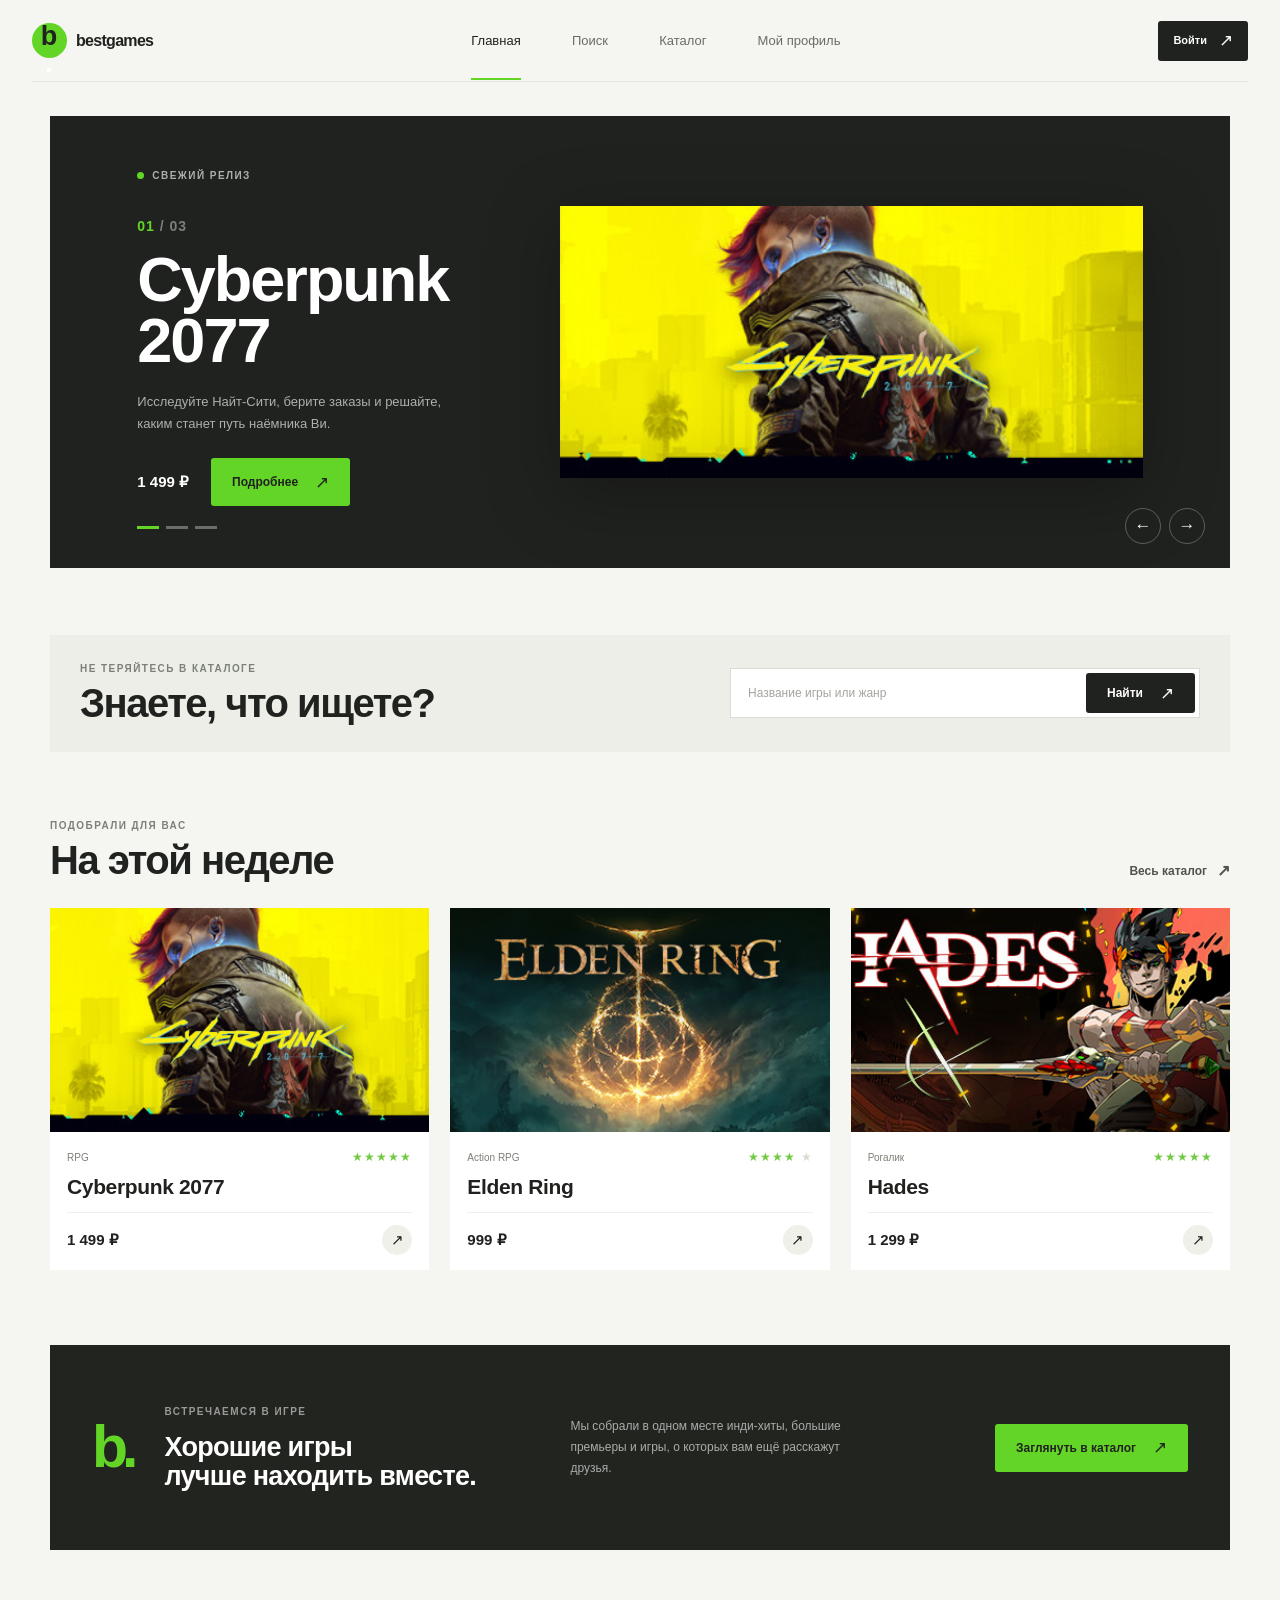
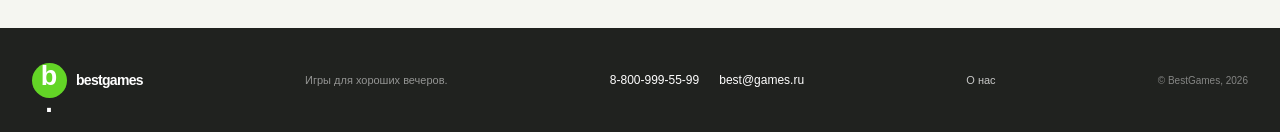
==== commit a42c067c: "Исправить вход в админку" ====
--- a/index.html
+++ b/index.html
@@ -1,91 +1,368 @@
 <!DOCTYPE html>
 <html lang="ru">
-<head>
-    <meta charset="UTF-8">
-    <meta name="viewport" content="width=device-width, initial-scale=1.0">
-    <meta name="description" content="BestGames — компьютерные игры, дополнения и новые релизы в одном каталоге.">
-    <title>BestGames — игры, в которые хочется играть</title>
-    <link rel="stylesheet" href="css/main.css">
-</head>
-<body>
-    <header class="site-header">
-        <div class="site-header__inner">
-            <a class="logo" href="index.html" aria-label="BestGames — главная"><span class="logo__mark">b<span>.</span></span><span class="logo__name">bestgames</span></a>
-            <nav class="site-nav" aria-label="Основная навигация">
-                <a class="site-nav__link site-nav__link--active" href="index.html">Главная</a>
-                <a class="site-nav__link" href="#search">Поиск</a>
-                <a class="site-nav__link" href="catalog.html">Каталог</a>
-                <a class="site-nav__link" href="profile.html">Мой профиль</a>
-            </nav>
-            <a class="button button--dark site-header__login" href="login.html">Войти <span aria-hidden="true">↗</span></a>
-        </div>
-    </header>
-
-    <main>
-        <section class="showcase page-width" aria-label="Новинки игр">
-            <input class="showcase__control" type="radio" name="new-release" id="release-one" checked>
-            <input class="showcase__control" type="radio" name="new-release" id="release-two">
-            <input class="showcase__control" type="radio" name="new-release" id="release-three">
-
-            <div class="showcase__slides">
-                <article class="showcase__slide showcase__slide--one">
-                    <div class="showcase__copy">
-                        <p class="eyebrow"><span class="eyebrow__dot"></span> Свежий релиз</p>
-                        <p class="showcase__index">01 <span>/ 03</span></p>
-                        <h1 class="showcase__title">Космос<br>ждёт своих.</h1>
-                        <p class="showcase__description">Соберите команду, отправьтесь за край карты и решите, кому достанется новая галактика.</p>
-                        <div class="showcase__buy"><span class="price">1 499 ₽</span><a class="button button--lime" href="catalog.html#description-cosmic">Подробнее <span aria-hidden="true">↗</span></a></div>
+    <head>
+        <meta charset="utf-8"/>
+        <meta content="width=device-width, initial-scale=1.0" name="viewport"/>
+        <meta content="BestGames — компьютерные игры, дополнения и новые релизы в одном каталоге." name="description"/>
+        <title>
+            BestGames — игры, в которые хочется играть
+        </title>
+        <link href="css/main.css" rel="stylesheet"/>
+    </head>
+    <body>
+        <header class="site-header">
+            <div class="site-header__inner">
+                <a aria-label="BestGames — главная" class="logo" href="index.html">
+                    <span class="logo__mark">
+                        b
+                        <span>
+                            .
+                        </span>
+                    </span>
+                    <span class="logo__name">
+                        bestgames
+                    </span>
+                </a>
+                <nav aria-label="Основная навигация" class="site-nav">
+                    <a class="site-nav__link site-nav__link--active" href="index.html">
+                        Главная
+                    </a>
+                    <a class="site-nav__link" href="#search">
+                        Поиск
+                    </a>
+                    <a class="site-nav__link" href="catalog.html">
+                        Каталог
+                    </a>
+                    <a class="site-nav__link" href="profile.html">
+                        Мой профиль
+                    </a>
+                </nav>
+                <a class="button button--dark site-header__login" href="login.html">
+                    Войти
+                    <span aria-hidden="true">
+                        ↗
+                    </span>
+                </a>
+            </div>
+        </header>
+        <main>
+            <section aria-label="Новинки игр" class="showcase page-width">
+                <input checked="" class="showcase__control" id="release-one" name="new-release" type="radio"/>
+                <input class="showcase__control" id="release-two" name="new-release" type="radio"/>
+                <input class="showcase__control" id="release-three" name="new-release" type="radio"/>
+                <div class="showcase__slides">
+                    <article class="showcase__slide showcase__slide--one">
+                        <div class="showcase__copy">
+                            <p class="eyebrow">
+                                <span class="eyebrow__dot">
+                                </span>
+                                Свежий релиз
+                            </p>
+                            <p class="showcase__index">
+                                01
+                                <span>
+                                    / 03
+                                </span>
+                            </p>
+                            <h1 class="showcase__title">
+                                Cyberpunk 2077
+                            </h1>
+                            <p class="showcase__description">
+                                Исследуйте Найт-Сити, берите заказы и решайте, каким станет путь наёмника Ви.
+                            </p>
+                            <div class="showcase__buy">
+                                <span class="price">
+                                    1 499 ₽
+                                </span>
+                                <a class="button button--lime" href="catalog.html#description-cosmic">
+                                    Подробнее
+                                    <span aria-hidden="true">
+                                        ↗
+                                    </span>
+                                </a>
+                            </div>
+                        </div>
+                        <img alt="Официальная обложка Cyberpunk 2077" class="showcase__image" src="assets/cyberpunk-2077.jpg"/>
+                        <div class="showcase__arrows">
+                            <label aria-label="Предыдущая игра" class="showcase__arrow" for="release-three">
+                                ←
+                            </label>
+                            <label aria-label="Следующая игра" class="showcase__arrow" for="release-two">
+                                →
+                            </label>
+                        </div>
+                    </article>
+                    <article class="showcase__slide showcase__slide--two">
+                        <div class="showcase__copy">
+                            <p class="eyebrow">
+                                <span class="eyebrow__dot">
+                                </span>
+                                Скоро в продаже
+                            </p>
+                            <p class="showcase__index">
+                                02
+                                <span>
+                                    / 03
+                                </span>
+                            </p>
+                            <h2 class="showcase__title">
+                                Elden Ring
+                            </h2>
+                            <p class="showcase__description">
+                                Исследуйте Междуземье, находите скрытые тропы и сражайтесь с его обитателями.
+                            </p>
+                            <div class="showcase__buy">
+                                <span class="price">
+                                    999 ₽
+                                </span>
+                                <a class="button button--lime" href="catalog.html#description-frostline">
+                                    Подробнее
+                                    <span aria-hidden="true">
+                                        ↗
+                                    </span>
+                                </a>
+                            </div>
+                        </div>
+                        <img alt="Официальная обложка Elden Ring" class="showcase__image" src="assets/elden-ring.jpg"/>
+                        <div class="showcase__arrows">
+                            <label aria-label="Предыдущая игра" class="showcase__arrow" for="release-one">
+                                ←
+                            </label>
+                            <label aria-label="Следующая игра" class="showcase__arrow" for="release-three">
+                                →
+                            </label>
+                        </div>
+                    </article>
+                    <article class="showcase__slide showcase__slide--three">
+                        <div class="showcase__copy">
+                            <p class="eyebrow">
+                                <span class="eyebrow__dot">
+                                </span>
+                                Выбор редакции
+                            </p>
+                            <p class="showcase__index">
+                                03
+                                <span>
+                                    / 03
+                                </span>
+                            </p>
+                            <h2 class="showcase__title">
+                                Hades
+                            </h2>
+                            <p class="showcase__description">
+                                Сын Аида снова и снова пытается выбраться из подземного царства.
+                            </p>
+                            <div class="showcase__buy">
+                                <span class="price">
+                                    1 299 ₽
+                                </span>
+                                <a class="button button--lime" href="catalog.html#description-drift">
+                                    Подробнее
+                                    <span aria-hidden="true">
+                                        ↗
+                                    </span>
+                                </a>
+                            </div>
+                        </div>
+                        <img alt="Официальная обложка Hades" class="showcase__image" src="assets/hades.jpg"/>
+                        <div class="showcase__arrows">
+                            <label aria-label="Предыдущая игра" class="showcase__arrow" for="release-two">
+                                ←
+                            </label>
+                            <label aria-label="Следующая игра" class="showcase__arrow" for="release-one">
+                                →
+                            </label>
+                        </div>
+                    </article>
+                </div>
+                <div aria-label="Выбрать слайд" class="showcase__dots">
+                    <label aria-label="Слайд 1" for="release-one">
+                    </label>
+                    <label aria-label="Слайд 2" for="release-two">
+                    </label>
+                    <label aria-label="Слайд 3" for="release-three">
+                    </label>
+                </div>
+            </section>
+            <section class="page-width home-search" id="search">
+                <div>
+                    <p class="eyebrow">
+                        Не теряйтесь в каталоге
+                    </p>
+                    <h2 class="section-title">
+                        Знаете, что ищете?
+                    </h2>
+                </div>
+                <form action="catalog.html" class="search-form" method="get">
+                    <label class="visually-hidden" for="game-search">
+                        Название игры или жанр
+                    </label>
+                    <input id="game-search" name="q" placeholder="Название игры или жанр" type="search"/>
+                    <button class="button button--dark" type="submit">
+                        Найти
+                        <span aria-hidden="true">
+                            ↗
+                        </span>
+                    </button>
+                </form>
+            </section>
+            <section class="page-width section-block">
+                <div class="section-heading">
+                    <div>
+                        <p class="eyebrow">
+                            Подобрали для вас
+                        </p>
+                        <h2 class="section-title">
+                            На этой неделе
+                        </h2>
                     </div>
-                    <img class="showcase__image" src="assets/cosmic-raid.svg" alt="Обложка игры «Космический рейд»">
-                    <div class="showcase__arrows"><label class="showcase__arrow" for="release-three" aria-label="Предыдущая игра">←</label><label class="showcase__arrow" for="release-two" aria-label="Следующая игра">→</label></div>
-                </article>
-                <article class="showcase__slide showcase__slide--two">
-                    <div class="showcase__copy">
-                        <p class="eyebrow"><span class="eyebrow__dot"></span> Скоро в продаже</p>
-                        <p class="showcase__index">02 <span>/ 03</span></p>
-                        <h2 class="showcase__title">Тише едешь.<br>Дальше лёд.</h2>
-                        <p class="showcase__description">Проложите маршрут через северные пустоши и доберитесь до дома до первой метели.</p>
-                        <div class="showcase__buy"><span class="price">999 ₽</span><a class="button button--lime" href="catalog.html#description-frostline">Подробнее <span aria-hidden="true">↗</span></a></div>
-                    </div>
-                    <img class="showcase__image" src="assets/frostline.svg" alt="Обложка игры «Северный маршрут»">
-                    <div class="showcase__arrows"><label class="showcase__arrow" for="release-one" aria-label="Предыдущая игра">←</label><label class="showcase__arrow" for="release-three" aria-label="Следующая игра">→</label></div>
-                </article>
-                <article class="showcase__slide showcase__slide--three">
-                    <div class="showcase__copy">
-                        <p class="eyebrow"><span class="eyebrow__dot"></span> Выбор редакции</p>
-                        <p class="showcase__index">03 <span>/ 03</span></p>
-                        <h2 class="showcase__title">Поймайте<br>свою линию.</h2>
-                        <p class="showcase__description">Ночная трасса, быстрые машины и ни одного повода сбрасывать скорость.</p>
-                        <div class="showcase__buy"><span class="price">1 299 ₽</span><a class="button button--lime" href="catalog.html#description-drift">Подробнее <span aria-hidden="true">↗</span></a></div>
-                    </div>
-                    <img class="showcase__image" src="assets/drift-77.svg" alt="Обложка игры «Дрифт 77»">
-                    <div class="showcase__arrows"><label class="showcase__arrow" for="release-two" aria-label="Предыдущая игра">←</label><label class="showcase__arrow" for="release-one" aria-label="Следующая игра">→</label></div>
-                </article>
+                    <a class="text-link" href="catalog.html">
+                        Весь каталог
+                        <span aria-hidden="true">
+                            ↗
+                        </span>
+                    </a>
+                </div>
+                <div class="game-grid game-grid--home">
+                    <article class="game-card">
+                        <a aria-label="Обложка игры Cyberpunk 2077 — подробнее" class="game-card__art-link" href="catalog.html#description-cosmic">
+                            <img alt="Официальная обложка Cyberpunk 2077" class="game-card__image" src="assets/cyberpunk-2077.jpg"/>
+                        </a>
+                        <div class="game-card__body">
+                            <div class="game-card__meta">
+                                <span>
+                                    RPG
+                                </span>
+                                <span aria-label="Рейтинг: 5 из 5" class="rating">
+                                    ★★★★★
+                                </span>
+                            </div>
+                            <h3 class="game-card__title">
+                                Cyberpunk 2077
+                            </h3>
+                            <div class="game-card__bottom">
+                                <span class="price">
+                                    1 499 ₽
+                                </span>
+                                <a aria-label="Подробнее о Cyberpunk 2077" class="round-link" href="catalog.html#description-cosmic">
+                                    ↗
+                                </a>
+                            </div>
+                        </div>
+                    </article>
+                    <article class="game-card">
+                        <a aria-label="Обложка игры Elden Ring — подробнее" class="game-card__art-link" href="catalog.html#description-frostline">
+                            <img alt="Официальная обложка Elden Ring" class="game-card__image" src="assets/elden-ring.jpg"/>
+                        </a>
+                        <div class="game-card__body">
+                            <div class="game-card__meta">
+                                <span>
+                                    Action RPG
+                                </span>
+                                <span aria-label="Рейтинг: 4 из 5" class="rating">
+                                    ★★★★
+                                    <span class="rating__empty">
+                                        ★
+                                    </span>
+                                </span>
+                            </div>
+                            <h3 class="game-card__title">
+                                Elden Ring
+                            </h3>
+                            <div class="game-card__bottom">
+                                <span class="price">
+                                    999 ₽
+                                </span>
+                                <a aria-label="Подробнее о Elden Ring" class="round-link" href="catalog.html#description-frostline">
+                                    ↗
+                                </a>
+                            </div>
+                        </div>
+                    </article>
+                    <article class="game-card">
+                        <a aria-label="Обложка игры Hades — подробнее" class="game-card__art-link" href="catalog.html#description-drift">
+                            <img alt="Официальная обложка Hades" class="game-card__image" src="assets/hades.jpg"/>
+                        </a>
+                        <div class="game-card__body">
+                            <div class="game-card__meta">
+                                <span>
+                                    Рогалик
+                                </span>
+                                <span aria-label="Рейтинг: 5 из 5" class="rating">
+                                    ★★★★★
+                                </span>
+                            </div>
+                            <h3 class="game-card__title">
+                                Hades
+                            </h3>
+                            <div class="game-card__bottom">
+                                <span class="price">
+                                    1 299 ₽
+                                </span>
+                                <a aria-label="Подробнее о Hades" class="round-link" href="catalog.html#description-drift">
+                                    ↗
+                                </a>
+                            </div>
+                        </div>
+                    </article>
+                </div>
+            </section>
+            <section class="page-width about-strip" id="about">
+                <span class="about-strip__mark">
+                    b.
+                </span>
+                <div>
+                    <p class="eyebrow">
+                        Встречаемся в игре
+                    </p>
+                    <h2>
+                        Хорошие игры
+                        <br/>
+                        лучше находить вместе.
+                    </h2>
+                </div>
+                <p class="about-strip__text">
+                    Мы собрали в одном месте инди-хиты, большие премьеры и игры, о которых вам ещё расскажут друзья.
+                </p>
+                <a class="button button--lime" href="catalog.html">
+                    Заглянуть в каталог
+                    <span aria-hidden="true">
+                        ↗
+                    </span>
+                </a>
+            </section>
+        </main>
+        <footer class="site-footer">
+            <div class="site-footer__inner">
+                <a class="logo logo--footer" href="index.html">
+                    <span class="logo__mark">
+                        b
+                        <span>
+                            .
+                        </span>
+                    </span>
+                    <span class="logo__name">
+                        bestgames
+                    </span>
+                </a>
+                <p>
+                    Игры для хороших вечеров.
+                </p>
+                <div class="site-footer__contacts">
+                    <a href="tel:88009995599">
+                        8-800-999-55-99
+                    </a>
+                    <a href="mailto:best@games.ru">
+                        best@games.ru
+                    </a>
+                </div>
+                <a class="site-footer__about" href="#about">
+                    О нас
+                </a>
+                <span class="site-footer__copy">
+                    © BestGames, 2026
+                </span>
             </div>
-            <div class="showcase__dots" aria-label="Выбрать слайд">
-                <label for="release-one" aria-label="Слайд 1"></label>
-                <label for="release-two" aria-label="Слайд 2"></label>
-                <label for="release-three" aria-label="Слайд 3"></label>
-            </div>
-        </section>
-
-        <section class="page-width home-search" id="search">
-            <div><p class="eyebrow">Не теряйтесь в каталоге</p><h2 class="section-title">Знаете, что ищете?</h2></div>
-            <form class="search-form" action="catalog.html" method="get"><label class="visually-hidden" for="game-search">Название игры или жанр</label><input id="game-search" type="search" name="q" placeholder="Название игры или жанр"><button class="button button--dark" type="submit">Найти <span aria-hidden="true">↗</span></button></form>
-        </section>
-
-        <section class="page-width section-block">
-            <div class="section-heading"><div><p class="eyebrow">Подобрали для вас</p><h2 class="section-title">На этой неделе</h2></div><a class="text-link" href="catalog.html">Весь каталог <span aria-hidden="true">↗</span></a></div>
-            <div class="game-grid game-grid--home">
-                <article class="game-card"><a class="game-card__art-link" href="catalog.html#description-cosmic" aria-label="Космический рейд — подробнее"><img class="game-card__image" src="assets/cosmic-raid.svg" alt="Космическое приключение «Космический рейд»"></a><div class="game-card__body"><div class="game-card__meta"><span>Приключение</span><span class="rating" aria-label="Рейтинг: 5 из 5">★★★★★</span></div><h3 class="game-card__title">Космический рейд</h3><div class="game-card__bottom"><span class="price">1 499 ₽</span><a class="round-link" href="catalog.html#description-cosmic" aria-label="Подробнее о Космическом рейде">↗</a></div></div></article>
-                <article class="game-card"><a class="game-card__art-link" href="catalog.html#description-frostline" aria-label="Северный маршрут — подробнее"><img class="game-card__image" src="assets/frostline.svg" alt="Зимняя дорога из игры «Северный маршрут»"></a><div class="game-card__body"><div class="game-card__meta"><span>Выживание</span><span class="rating" aria-label="Рейтинг: 4 из 5">★★★★<span class="rating__empty">★</span></span></div><h3 class="game-card__title">Северный маршрут</h3><div class="game-card__bottom"><span class="price">999 ₽</span><a class="round-link" href="catalog.html#description-frostline" aria-label="Подробнее о Северном маршруте">↗</a></div></div></article>
-                <article class="game-card"><a class="game-card__art-link" href="catalog.html#description-drift" aria-label="Дрифт 77 — подробнее"><img class="game-card__image" src="assets/drift-77.svg" alt="Ночная трасса из игры «Дрифт 77»"></a><div class="game-card__body"><div class="game-card__meta"><span>Гонки</span><span class="rating" aria-label="Рейтинг: 5 из 5">★★★★★</span></div><h3 class="game-card__title">Дрифт 77</h3><div class="game-card__bottom"><span class="price">1 299 ₽</span><a class="round-link" href="catalog.html#description-drift" aria-label="Подробнее о Дрифт 77">↗</a></div></div></article>
-            </div>
-        </section>
-
-        <section class="page-width about-strip" id="about"><span class="about-strip__mark">b.</span><div><p class="eyebrow">Встречаемся в игре</p><h2>Хорошие игры<br>лучше находить вместе.</h2></div><p class="about-strip__text">Мы собрали в одном месте инди-хиты, большие премьеры и игры, о которых вам ещё расскажут друзья.</p><a class="button button--lime" href="catalog.html">Заглянуть в каталог <span aria-hidden="true">↗</span></a></section>
-    </main>
-
-    <footer class="site-footer"><div class="site-footer__inner"><a class="logo logo--footer" href="index.html"><span class="logo__mark">b<span>.</span></span><span class="logo__name">bestgames</span></a><p>Игры для хороших вечеров.</p><div class="site-footer__contacts"><a href="tel:88009995599">8-800-999-55-99</a><a href="mailto:best@games.ru">best@games.ru</a></div><a class="site-footer__about" href="#about">О нас</a><span class="site-footer__copy">© BestGames, 2026</span></div></footer>
-</body>
+        </footer>
+    </body>
 </html>
--- a/css/main.css
+++ b/css/main.css
@@ -45,6 +45,7 @@
 .site-nav__link--active::after { position: absolute; right: 0; bottom: -30px; left: 0; height: 2px; background: var(--lime); content: ""; }
 .button { min-height: 48px; padding: 0 21px; display: inline-flex; align-items: center; justify-content: center; gap: 17px; border: 0; border-radius: 3px; cursor: pointer; font-size: 12px; font-weight: 700; transition: background-color 160ms ease, transform 160ms ease; }
 .button:hover { transform: translateY(-2px); }
+.button:disabled { cursor: wait; opacity: 0.65; transform: none; }
 .button span { font-size: 17px; font-weight: 400; }
 .button--dark { color: var(--white); background: var(--ink); }
 .button--dark:hover { background: #3a3e36; }
@@ -149,6 +150,9 @@
 .form-field textarea { min-height: 106px; padding-top: 11px; resize: vertical; }
 .form-row { display: flex; justify-content: space-between; align-items: center; margin-top: -7px; }
 .form-row--end { justify-content: flex-end; }
+.form-message { display: none; margin: -3px 0 0; padding: 10px 12px; font-size: 11px; line-height: 1.5; }
+.form-message[data-state="error"] { display: block; background: #fff0ec; color: #a34332; }
+.form-message[data-state="success"] { display: block; background: #eef8e9; color: #467c2b; }
 .form-help, .account-card__switch a { color: #4e9e26; font-size: 11px; font-weight: 650; }
 .form-help:hover, .account-card__switch a:hover { text-decoration: underline; }
 .recovery-note { margin-top: 24px; padding: 13px; display: flex; gap: 11px; align-items: flex-start; background: #f3f6ef; }
@@ -245,8 +249,8 @@
 .price-input input { padding-right: 38px; }
 .price-input span { position: absolute; top: 50%; right: 13px; transform: translateY(-50%); color: #8d9088; font-size: 12px; }
 .admin-form-card__actions { padding-top: 7px; display: flex; justify-content: flex-end; align-items: center; gap: 22px; }
-
-/* Планшет: две колонки карточек и более компактные шапка и промоблок */
+/* Адаптивность */
+
 @media (min-width: 700px) and (max-width: 1023px) {
     .page-width { width: calc(100% - 48px); }
     .site-header__inner, .site-footer__inner { width: calc(100% - 48px); }
@@ -267,7 +271,8 @@
     .admin-layout { grid-template-columns: 0.72fr 1.28fr; }
 }
 
-/* Телефон: навигация становится компактной, слайдер и страницы — одной колонкой */
+/* Мобильные устройства */
+
 @media (max-width: 699px) {
     body { font-size: 14px; }
     .page-width { width: calc(100% - 36px); }
@@ -372,6 +377,8 @@
     .admin-form-card .form-grid .form-field input, .admin-form-card .form-grid .form-field select { min-height: 44px; }
 }
 
+/* Предпочтение уменьшенной анимации */
+
 @media (prefers-reduced-motion: reduce) {
     *, *::before, *::after { scroll-behavior: auto !important; transition-duration: 0.01ms !important; animation-duration: 0.01ms !important; animation-iteration-count: 1 !important; }
 }
